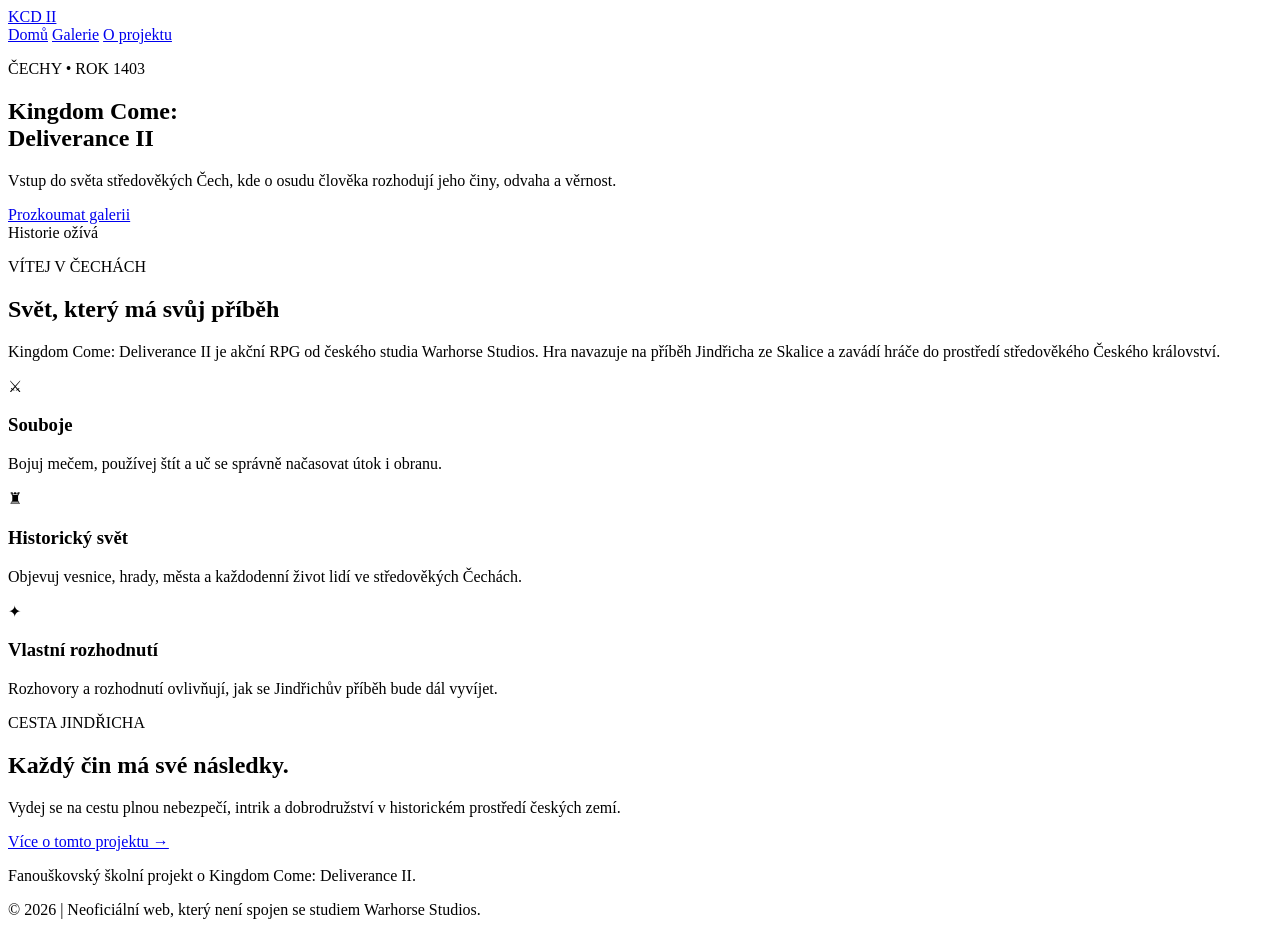
==== index.html @ 59185357 "Create index.html" ====
<!DOCTYPE html>
<html lang="cs">
<head>
    <meta charset="UTF-8">
    <meta name="viewport" content="width=device-width, initial-scale=1.0">
    <meta name="description" content="Fanouškovský web o hře Kingdom Come: Deliverance II.">
    <title>Kingdom Come: Deliverance II | Domů</title>
    <link rel="stylesheet" href="style.css">
</head>
<body>

<header class="site-header">
    <a class="logo" href="index.html">KCD <span>II</span></a>
    <nav>
        <a class="active" href="index.html">Domů</a>
        <a href="galerie.html">Galerie</a>
        <a href="kontakt.html">O projektu</a>
    </nav>
</header>

<main>
    <section class="hero">
        <div class="hero-content">
            <p class="eyebrow">ČECHY • ROK 1403</p>
            <h1>Kingdom Come:<br><span>Deliverance II</span></h1>
            <p class="hero-text">
                Vstup do světa středověkých Čech, kde o osudu člověka
                rozhodují jeho činy, odvaha a věrnost.
            </p>
            <a class="button" href="galerie.html">Prozkoumat galerii</a>
        </div>
        <div class="hero-label">Historie ožívá</div>
    </section>

    <section class="section">
        <p class="eyebrow">VÍTEJ V ČECHÁCH</p>
        <h2>Svět, který má svůj příběh</h2>
        <p class="section-intro">
            Kingdom Come: Deliverance II je akční RPG od českého studia
            Warhorse Studios. Hra navazuje na příběh Jindřicha ze Skalice
            a zavádí hráče do prostředí středověkého Českého království.
        </p>

        <div class="card-grid">
            <article class="info-card">
                <div class="card-icon">⚔</div>
                <h3>Souboje</h3>
                <p>
                    Bojuj mečem, používej štít a uč se správně načasovat
                    útok i obranu.
                </p>
            </article>

            <article class="info-card">
                <div class="card-icon">♜</div>
                <h3>Historický svět</h3>
                <p>
                    Objevuj vesnice, hrady, města a každodenní život
                    lidí ve středověkých Čechách.
                </p>
            </article>

            <article class="info-card">
                <div class="card-icon">✦</div>
                <h3>Vlastní rozhodnutí</h3>
                <p>
                    Rozhovory a rozhodnutí ovlivňují, jak se Jindřichův
                    příběh bude dál vyvíjet.
                </p>
            </article>
        </div>
    </section>

    <section class="quote-section">
        <p class="eyebrow">CESTA JINDŘICHA</p>
        <h2>Každý čin má své následky.</h2>
        <p>
            Vydej se na cestu plnou nebezpečí, intrik a dobrodružství
            v historickém prostředí českých zemí.
        </p>
        <a class="text-link" href="kontakt.html">Více o tomto projektu →</a>
    </section>
</main>

<footer class="site-footer">
    <p>Fanouškovský školní projekt o Kingdom Come: Deliverance II.</p>
    <p>© 2026 | Neoficiální web, který není spojen se studiem Warhorse Studios.</p>
</footer>

</body>
</html>
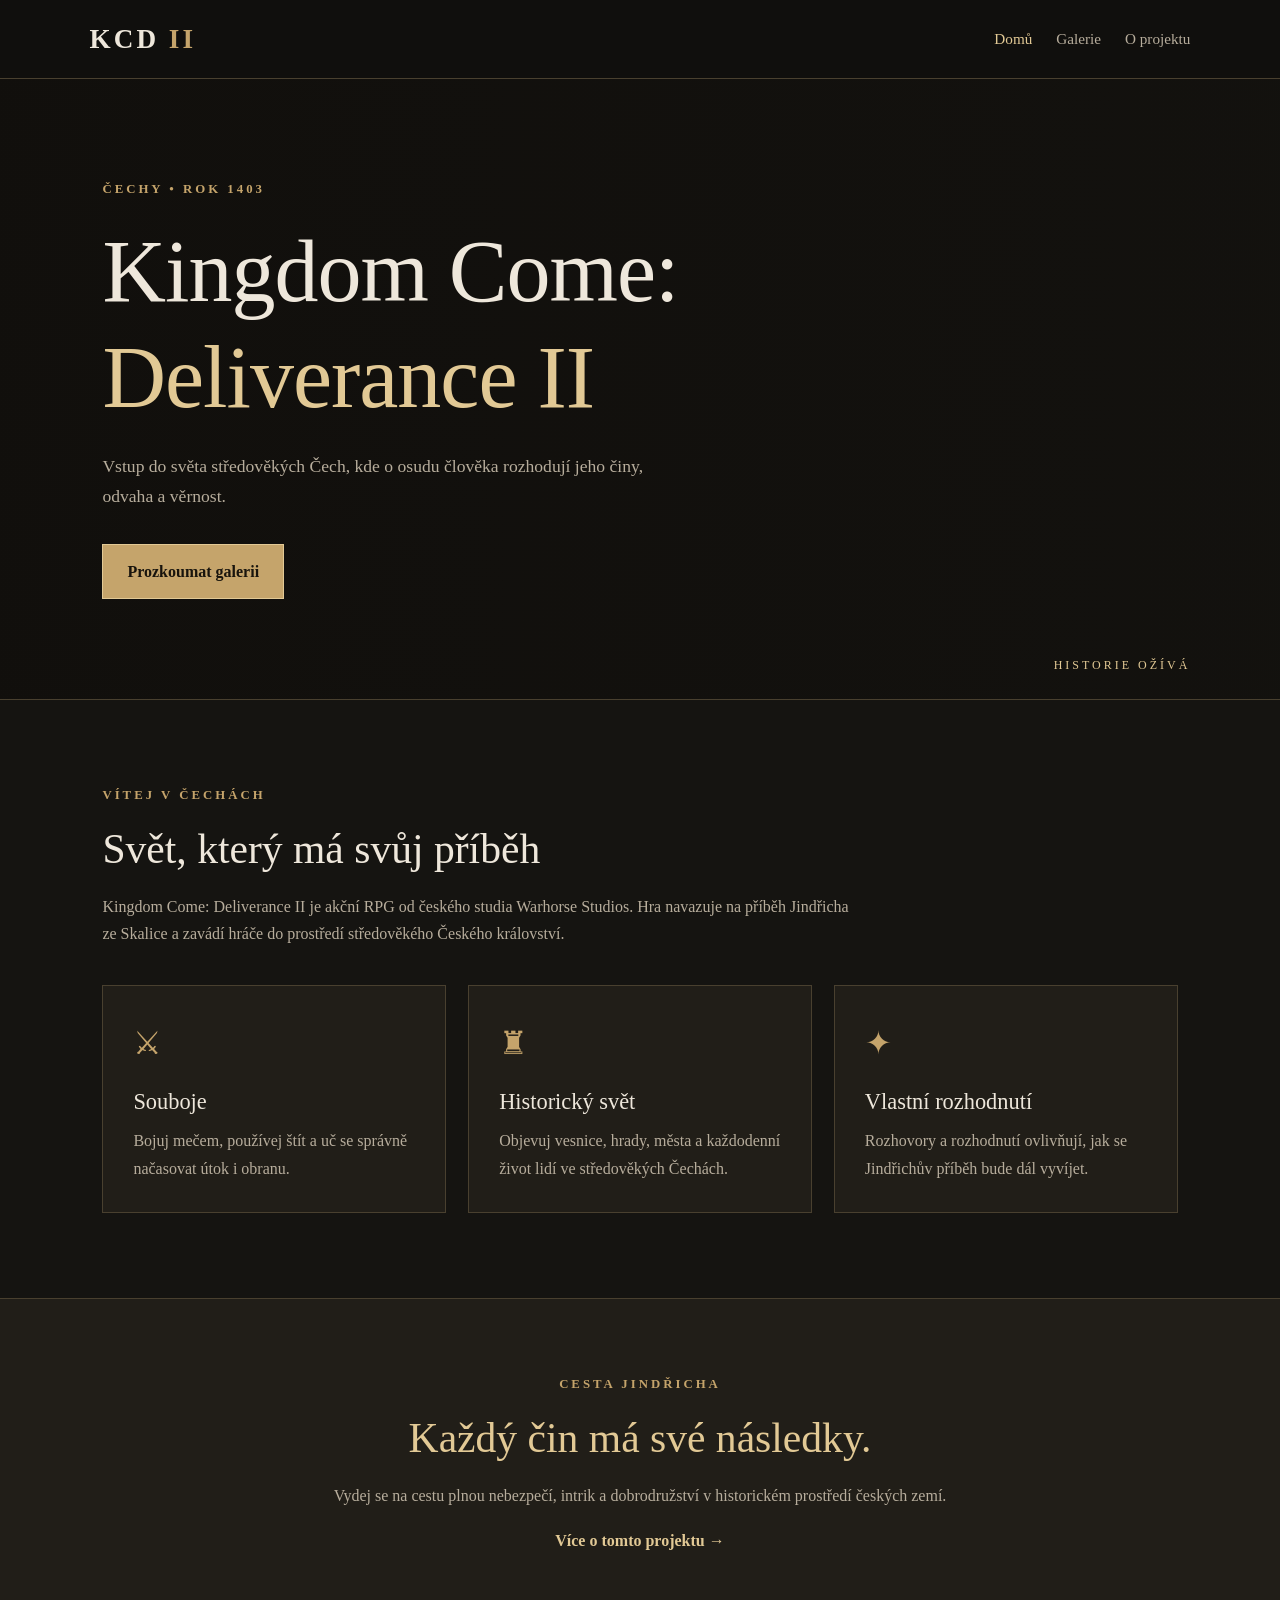
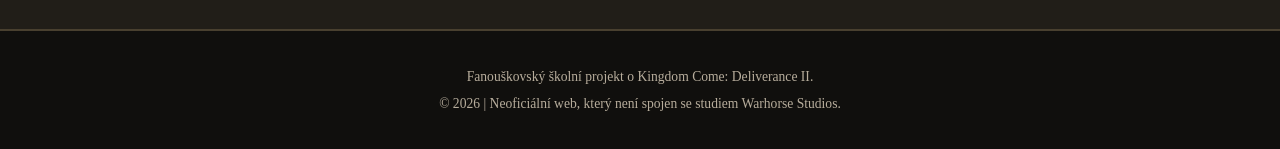
==== commit 21da2f6c: "Add missing opening comment tag in index.html" ====
--- a/index.html
+++ b/index.html
@@ -1,3 +1,4 @@
+
 
 <!DOCTYPE html>
 <html lang="cs">
--- a/style.css
+++ b/style.css
@@ -0,0 +1,413 @@
+
+/* ZÁKLADNÍ NASTAVENÍ */
+:root {
+    --background: #151411;
+    --surface: #211e18;
+    --surface-light: #2b261e;
+    --gold: #c5a46b;
+    --gold-light: #e2c995;
+    --text: #eee7db;
+    --muted: #b7ad9c;
+    --border: #49402f;
+}
+
+* {
+    box-sizing: border-box;
+    margin: 0;
+    padding: 0;
+}
+
+html {
+    scroll-behavior: smooth;
+}
+
+body {
+    background: var(--background);
+    color: var(--text);
+    font-family: Georgia, "Times New Roman", serif;
+    line-height: 1.7;
+}
+
+a {
+    color: var(--gold-light);
+    text-decoration: none;
+}
+
+a:hover {
+    color: #fff0cc;
+}
+
+img {
+    display: block;
+    max-width: 100%;
+}
+
+h1, h2, h3 {
+    line-height: 1.2;
+    font-weight: 500;
+}
+
+h2 {
+    font-size: clamp(1.8rem, 4vw, 2.6rem);
+}
+
+p {
+    color: var(--muted);
+}
+
+/* HORNÍ NAVIGACE */
+.site-header {
+    min-height: 76px;
+    padding: 16px 7%;
+    display: flex;
+    align-items: center;
+    justify-content: space-between;
+    gap: 24px;
+    background: #100f0d;
+    border-bottom: 1px solid var(--border);
+}
+
+.logo {
+    font-size: 1.7rem;
+    font-weight: bold;
+    letter-spacing: 3px;
+    color: var(--text);
+}
+
+.logo span {
+    color: var(--gold);
+}
+
+nav {
+    display: flex;
+    flex-wrap: wrap;
+    gap: 24px;
+}
+
+nav a {
+    color: var(--muted);
+    font-size: 0.95rem;
+    transition: color 0.2s ease;
+}
+
+nav a:hover,
+nav a.active {
+    color: var(--gold-light);
+}
+
+/* ÚVODNÍ BANNER */
+.hero {
+    min-height: 540px;
+    padding: 100px 8%;
+    display: flex;
+    align-items: center;
+    position: relative;
+    overflow: hidden;
+    background:
+        linear-gradient(90deg, rgba(17, 15, 12, 0.97), rgba(17, 15, 12, 0.55)),
+        url("https://images.unsplash.com/photo-1518709268805-4e9042af9f23?auto=format&fit=crop&w=1800&q=85")
+        center 45% / cover;
+    border-bottom: 1px solid var(--border);
+}
+
+.hero-content {
+    max-width: 720px;
+    position: relative;
+    z-index: 1;
+}
+
+.eyebrow {
+    color: var(--gold);
+    font-size: 0.8rem;
+    font-weight: bold;
+    letter-spacing: 3px;
+    margin-bottom: 18px;
+    text-transform: uppercase;
+}
+
+.hero h1 {
+    font-size: clamp(2.7rem, 7vw, 5.5rem);
+    letter-spacing: -1px;
+    margin-bottom: 22px;
+}
+
+.hero h1 span {
+    color: var(--gold-light);
+}
+
+.hero-text {
+    max-width: 550px;
+    font-size: 1.1rem;
+    margin-bottom: 32px;
+}
+
+.hero-label {
+    position: absolute;
+    bottom: 24px;
+    right: 7%;
+    color: var(--gold-light);
+    letter-spacing: 3px;
+    text-transform: uppercase;
+    font-size: 0.75rem;
+}
+
+/* TLAČÍTKO A ODKAZY */
+.button {
+    display: inline-block;
+    background: var(--gold);
+    color: #18140d;
+    padding: 13px 24px;
+    font-weight: bold;
+    border: 1px solid var(--gold-light);
+    transition: background 0.2s, transform 0.2s;
+}
+
+.button:hover {
+    background: var(--gold-light);
+    color: #18140d;
+    transform: translateY(-2px);
+}
+
+.text-link {
+    display: inline-block;
+    margin-top: 18px;
+    font-weight: bold;
+}
+
+/* HLAVNÍ OBSAH */
+.section {
+    padding: 85px 8%;
+    max-width: 1440px;
+    margin: 0 auto;
+}
+
+.section-intro {
+    max-width: 760px;
+    margin-top: 18px;
+    margin-bottom: 38px;
+}
+
+.card-grid {
+    display: grid;
+    grid-template-columns: repeat(3, minmax(0, 1fr));
+    gap: 22px;
+    margin-top: 35px;
+}
+
+.info-card {
+    padding: 30px;
+    background: var(--surface);
+    border: 1px solid var(--border);
+    transition: border-color 0.2s, transform 0.2s;
+}
+
+.info-card:hover {
+    border-color: var(--gold);
+    transform: translateY(-4px);
+}
+
+.card-icon {
+    color: var(--gold);
+    font-size: 2rem;
+    margin-bottom: 18px;
+}
+
+.info-card h3 {
+    font-size: 1.4rem;
+    margin-bottom: 12px;
+}
+
+.quote-section {
+    padding: 75px 8%;
+    background: var(--surface);
+    border-top: 1px solid var(--border);
+    border-bottom: 1px solid var(--border);
+    text-align: center;
+}
+
+.quote-section h2 {
+    color: var(--gold-light);
+    margin-bottom: 18px;
+}
+
+.quote-section > p:not(.eyebrow) {
+    max-width: 650px;
+    margin: 0 auto;
+}
+
+/* PODSTRÁNKY */
+.page-main {
+    max-width: 1200px;
+    min-height: 65vh;
+    margin: 0 auto;
+    padding: 65px 7% 85px;
+}
+
+.page-heading {
+    text-align: center;
+    margin: 10px auto 55px;
+    max-width: 760px;
+}
+
+.page-heading h1 {
+    font-size: clamp(2.8rem, 6vw, 4.5rem);
+    color: var(--gold-light);
+    margin-bottom: 20px;
+}
+
+.page-heading > p:last-child {
+    max-width: 650px;
+    margin: 0 auto;
+}
+
+/* GALERIE */
+.gallery-grid {
+    display: grid;
+    grid-template-columns: repeat(3, minmax(0, 1fr));
+    gap: 24px;
+}
+
+.gallery-item {
+    overflow: hidden;
+    background: var(--surface);
+    border: 1px solid var(--border);
+}
+
+.gallery-item img {
+    width: 100%;
+    height: 260px;
+    object-fit: cover;
+    filter: brightness(0.85);
+    transition: transform 0.4s, filter 0.4s;
+}
+
+.gallery-item:hover img {
+    transform: scale(1.04);
+    filter: brightness(1);
+}
+
+.gallery-item figcaption {
+    position: relative;
+    padding: 22px;
+}
+
+.gallery-item h2 {
+    font-size: 1.35rem;
+    margin-bottom: 10px;
+}
+
+.image-note,
+.small-note {
+    font-size: 0.88rem;
+    margin-top: 28px;
+}
+
+/* STRÁNKA O PROJEKTU */
+.content-panel {
+    padding: 30px;
+    margin-bottom: 24px;
+    background: var(--surface);
+    border: 1px solid var(--border);
+}
+
+.content-panel h2 {
+    color: var(--gold-light);
+    font-size: 1.7rem;
+    margin-bottom: 18px;
+}
+
+.content-panel h3 {
+    font-size: 1.2rem;
+    margin-top: 28px;
+    margin-bottom: 12px;
+}
+
+.content-panel p + p {
+    margin-top: 12px;
+}
+
+.source-list,
+.prompt-list {
+    padding-left: 24px;
+}
+
+.source-list li,
+.prompt-list li {
+    padding: 10px 0;
+    color: var(--text);
+}
+
+.source-list li p {
+    font-size: 0.92rem;
+}
+
+/* PATIČKA */
+.site-footer {
+    padding: 30px 7%;
+    text-align: center;
+    background: #100f0d;
+    border-top: 1px solid var(--border);
+}
+
+.site-footer p {
+    font-size: 0.85rem;
+    margin: 4px 0;
+}
+
+/* MOBILNÍ TELEFONY A TABLETY */
+@media (max-width: 800px) {
+    .site-header {
+        flex-direction: column;
+        gap: 14px;
+    }
+
+    nav {
+        justify-content: center;
+        gap: 16px;
+    }
+
+    .hero {
+        min-height: 460px;
+        padding: 70px 7%;
+    }
+
+    .card-grid,
+    .gallery-grid {
+        grid-template-columns: repeat(2, minmax(0, 1fr));
+    }
+
+    .section {
+        padding: 60px 7%;
+    }
+}
+
+@media (max-width: 540px) {
+    .card-grid,
+    .gallery-grid {
+        grid-template-columns: 1fr;
+    }
+
+    .hero {
+        min-height: 430px;
+    }
+
+    .hero-label {
+        display: none;
+    }
+
+    .page-main {
+        padding: 45px 5% 60px;
+    }
+
+    .content-panel {
+        padding: 22px;
+    }
+
+    nav {
+        gap: 12px;
+    }
+
+    nav a {
+        font-size: 0.9rem;
+    }
+}
